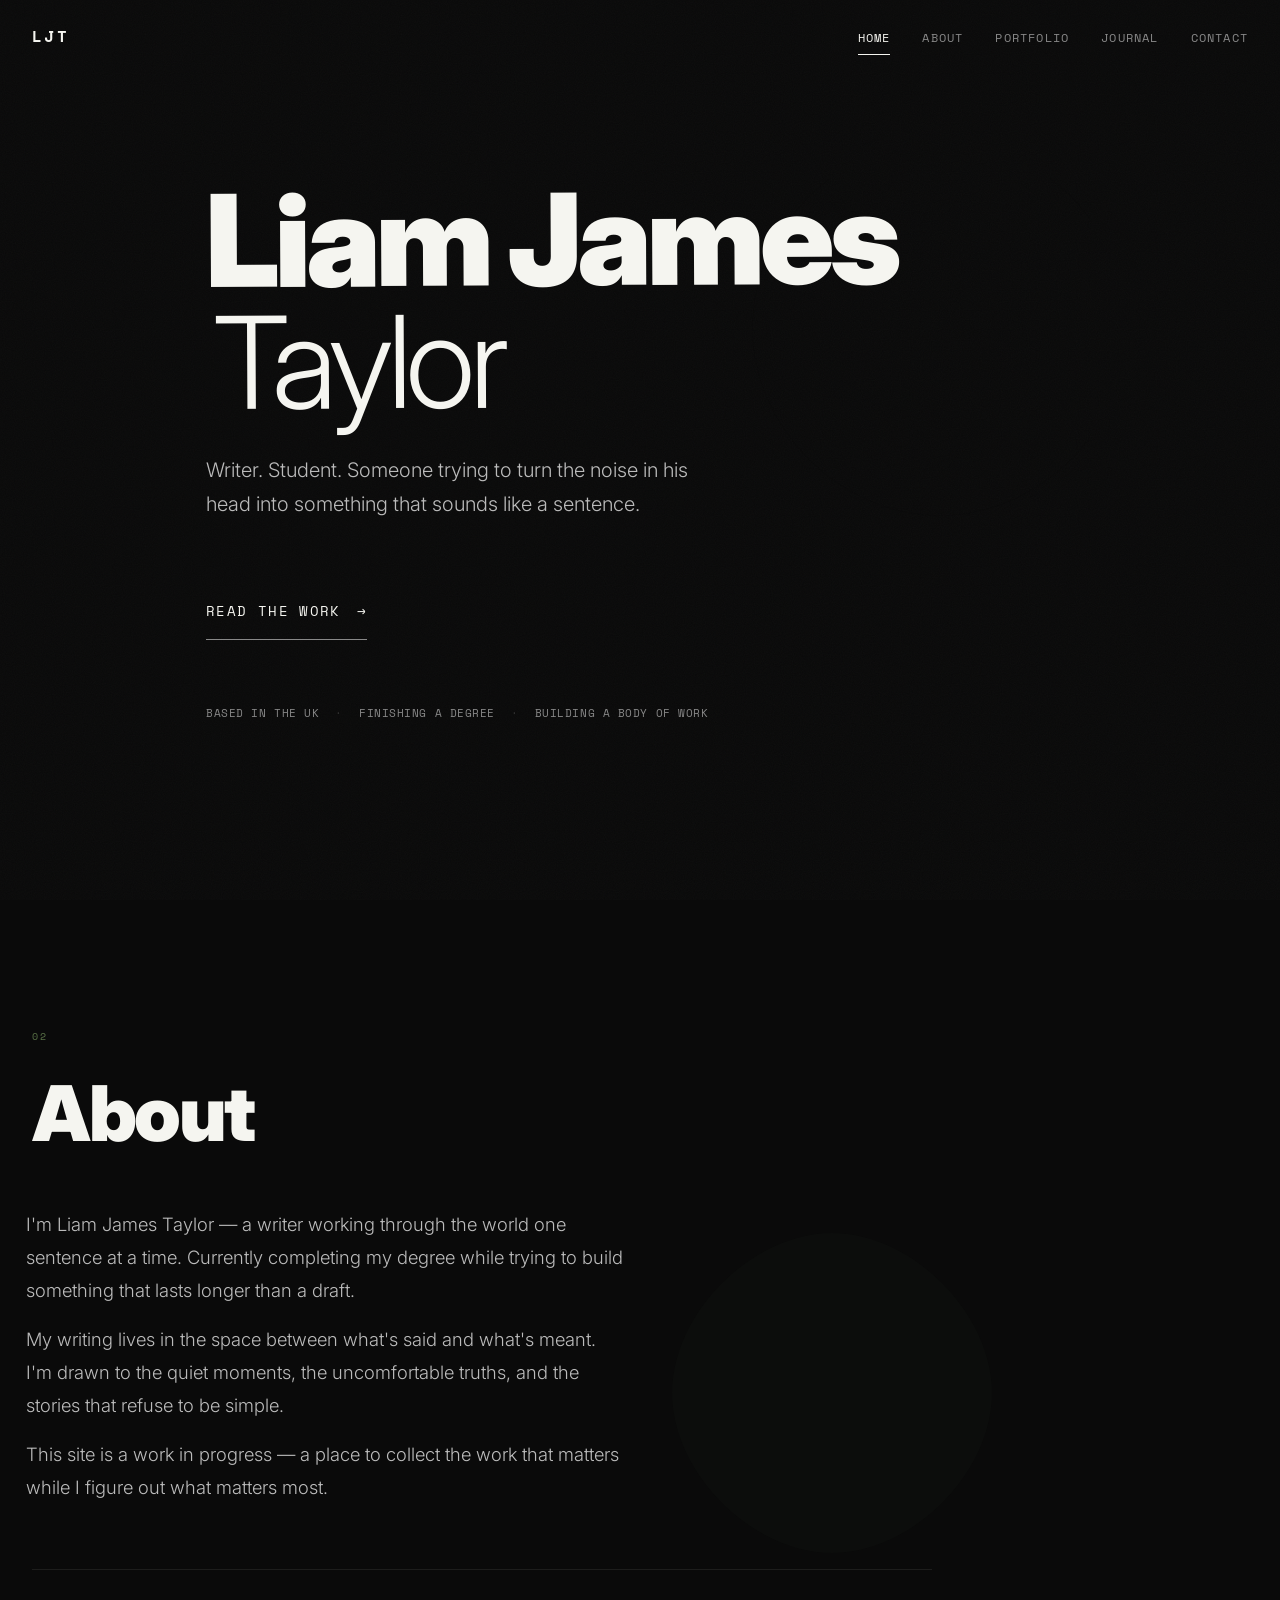
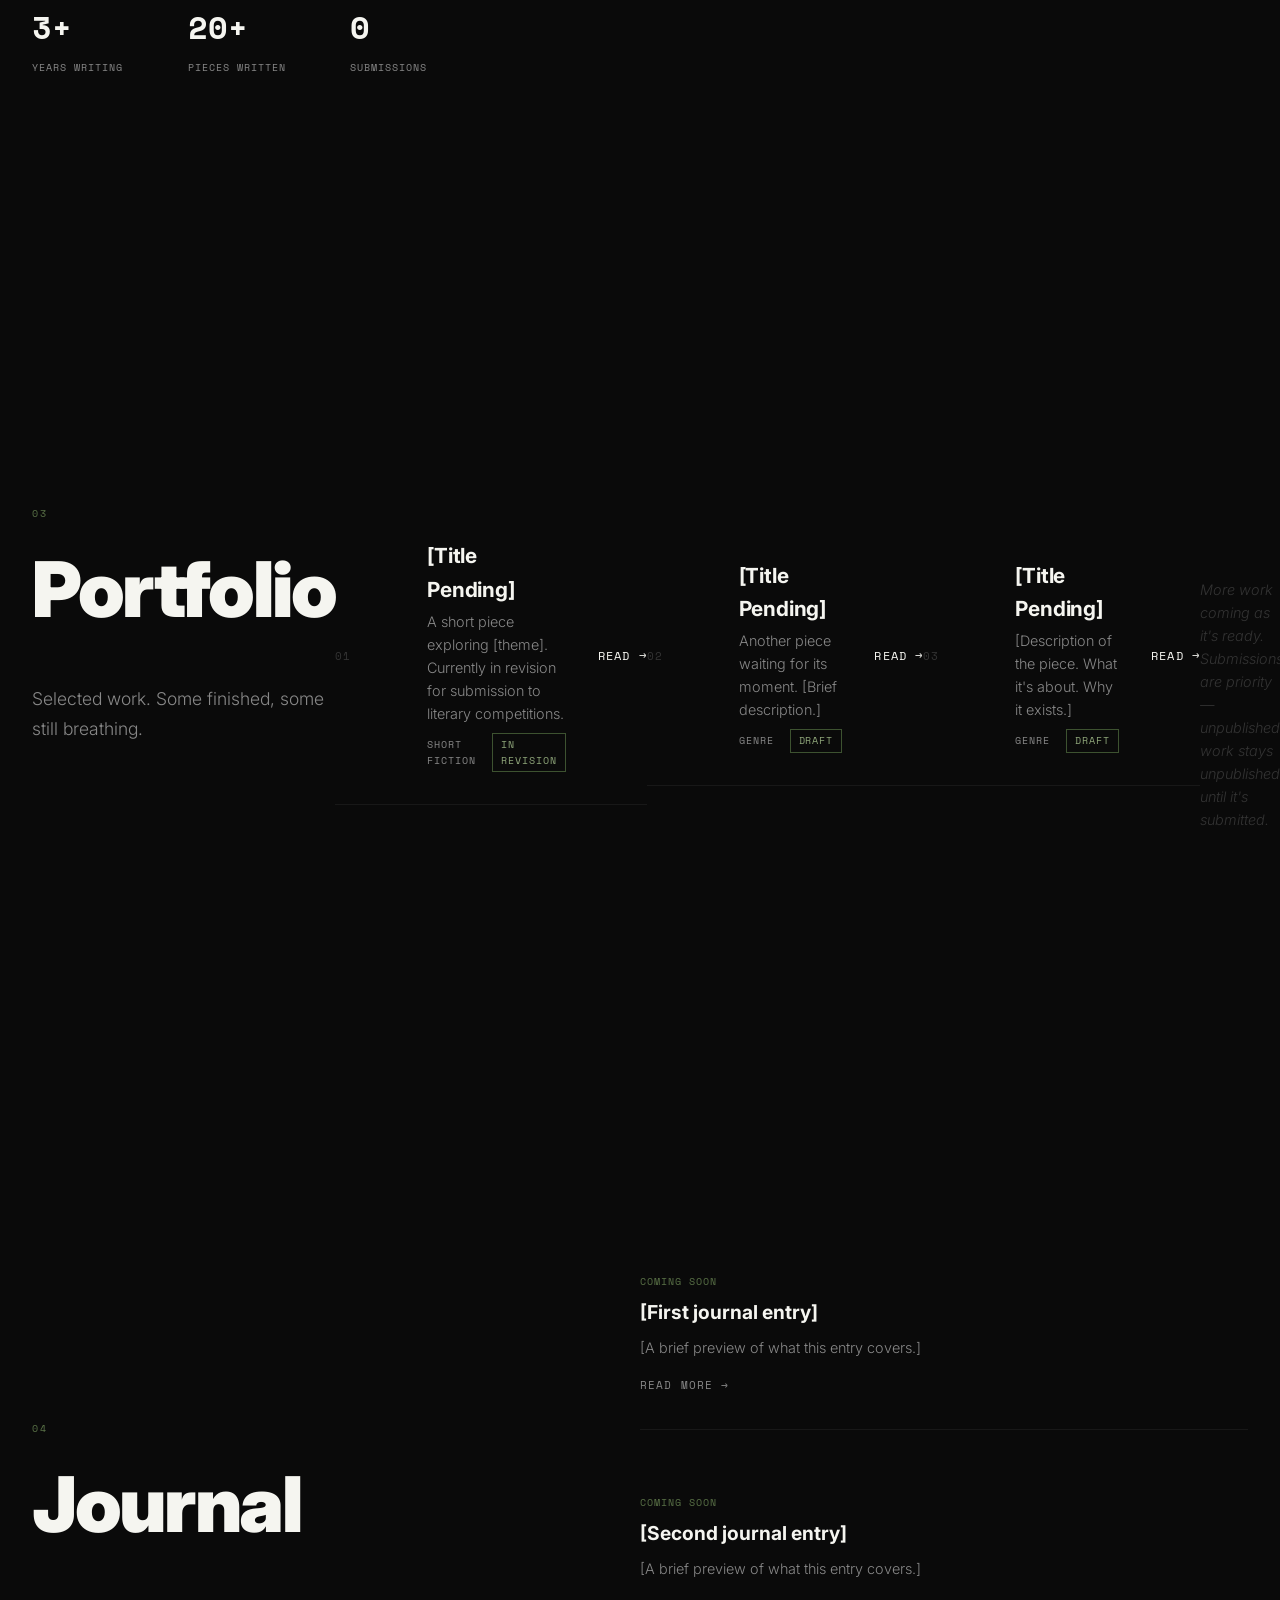
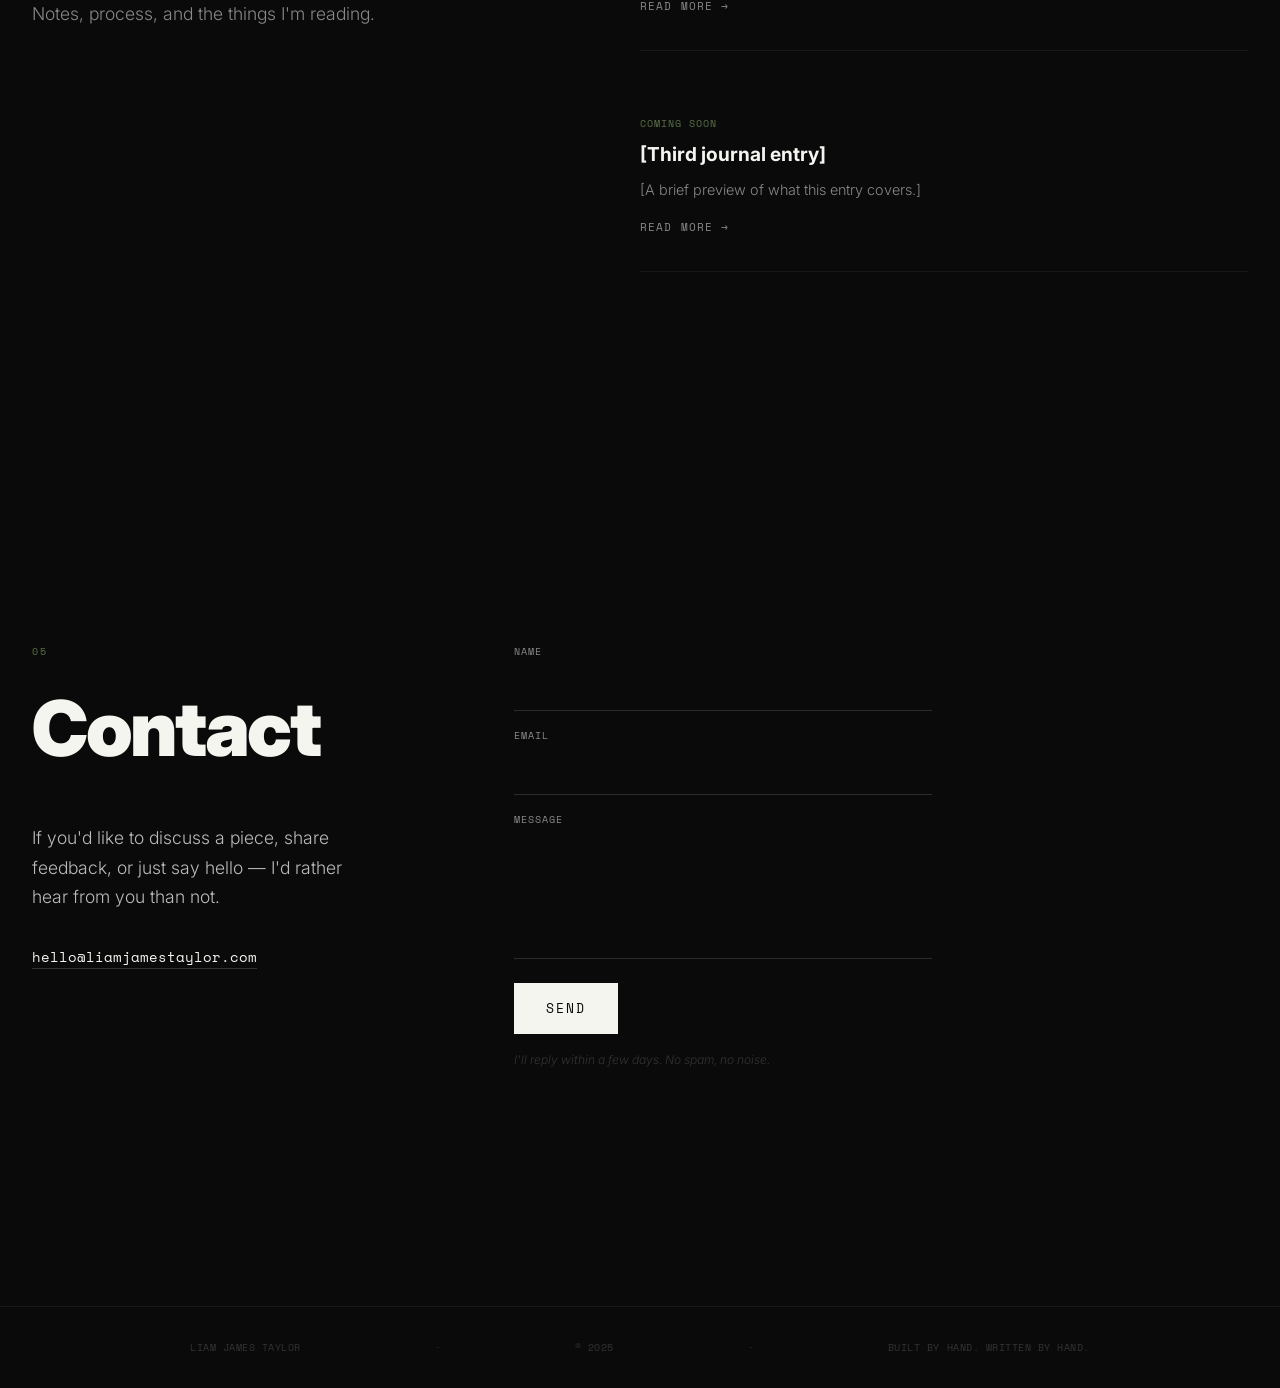
==== index.html @ 4805ceed "Add files via upload" ====
<!DOCTYPE html>
<html lang="en">
<head>
  <meta charset="UTF-8">
  <meta name="viewport" content="width=device-width, initial-scale=1.0">
  <title>Liam James Taylor — Writer</title>
  <meta name="description" content="Liam James Taylor. Writer. Working through the world one sentence at a time.">

  <!-- Anti-crawling / anti-AI signals -->
  <meta name="robots" content="noai,nosnippet,noimageindex">
  <meta name="googlebot" content="noai">
  <meta name="robots" content="noarchive">
  <link rel="canonical" href="https://liamjamestaylor.com/">

  <!-- Prevent AI training on content -->
  <meta name="ai-content-usage" content="no-generative-training">
  <meta name="data-extraction" content="prohibited">

  <link rel="preconnect" href="https://fonts.googleapis.com">
  <link rel="preconnect" href="https://fonts.gstatic.com" crossorigin>
  <!-- Using a raw, slightly awkward font pairing — anti-design -->
  <link href="https://fonts.googleapis.com/css2?family=Space+Mono:ital,wght@0,400;0,700;1,400&family=Inter:wght@300;400;700;900&display=swap" rel="stylesheet">
  <link rel="stylesheet" href="css/styles.css">
</head>
<body>

  <!-- Anti-crawling: real content loaded via JS -->
  <div id="loader" class="loader">
    <div class="loader-text">
      <span class="loader-letter">L</span><span class="loader-letter">i</span><span class="loader-letter">a</span><span class="loader-letter">m</span>
      <span class="loader-letter"> </span>
      <span class="loader-letter">J</span><span class="loader-letter">.</span>
      <span class="loader-letter">T</span><span class="loader-letter">a</span><span class="loader-letter">y</span><span class="loader-letter">l</span><span class="loader-letter">o</span><span class="loader-letter">r</span>
    </div>
  </div>

  <!-- Navigation -->
  <nav id="nav" class="nav">
    <a href="#home" class="nav-logo" data-section="home">LJT</a>
    <div class="nav-links">
      <a href="#home" class="nav-link" data-section="home">Home</a>
      <a href="#about" class="nav-link" data-section="about">About</a>
      <a href="#portfolio" class="nav-link" data-section="portfolio">Portfolio</a>
      <a href="#journal" class="nav-link" data-section="journal">Journal</a>
      <a href="#contact" class="nav-link" data-section="contact">Contact</a>
    </div>
    <button id="menu-toggle" class="menu-toggle" aria-label="Toggle menu">
      <span></span>
      <span></span>
      <span></span>
    </button>
  </nav>

  <!-- Mobile nav overlay -->
  <div id="mobile-nav" class="mobile-nav">
    <a href="#home" class="mobile-nav-link" data-section="home">Home</a>
    <a href="#about" class="mobile-nav-link" data-section="about">About</a>
    <a href="#portfolio" class="mobile-nav-link" data-section="portfolio">Portfolio</a>
    <a href="#journal" class="mobile-nav-link" data-section="journal">Journal</a>
    <a href="#contact" class="mobile-nav-link" data-section="contact">Contact</a>
  </div>

  <!-- Main content — loaded via JS for anti-crawling -->
  <main id="content">
    <!-- HOME -->
    <section id="home" class="section section--home">
      <div class="hero">
        <div class="hero-content">
          <h1 class="hero-title" data-content="liam_james_taylor">
            <span class="hero-line">Liam James</span>
            <span class="hero-line">Taylor</span>
          </h1>
          <p class="hero-subtitle" data-content="hero_subtitle">
            Writer. Student. Someone trying to turn the noise in his head
            into something that sounds like a sentence.
          </p>
          <a href="#portfolio" class="hero-cta" data-section="portfolio">
            <span class="cta-text">Read the work</span>
            <span class="cta-arrow">→</span>
          </a>
        </div>
        <div class="hero-organic">
          <svg class="organic-shape organic-1" viewBox="0 0 400 400" xmlns="http://www.w3.org/2000/svg">
            <path d="M200,50 C280,50 350,120 350,200 C350,280 280,350 200,350 C120,350 50,280 50,200 C50,120 120,50 200,50 Z" fill="none" stroke="currentColor" stroke-width="1.5" opacity="0.08"/>
            <path d="M200,80 C260,80 320,140 320,200 C320,260 260,320 200,320 C140,320 80,260 80,200 C80,140 140,80 200,80 Z" fill="none" stroke="currentColor" stroke-width="0.5" opacity="0.05"/>
          </svg>
          <svg class="organic-shape organic-2" viewBox="0 0 300 300" xmlns="http://www.w3.org/2000/svg">
            <path d="M150,30 C180,30 210,60 210,90 C210,120 180,150 150,150 C120,150 90,120 90,90 C90,60 120,30 150,30 Z" fill="currentColor" opacity="0.03"/>
          </svg>
          <!-- Organic leaf-like shapes -->
          <svg class="organic-shape organic-3" viewBox="0 0 200 120" xmlns="http://www.w3.org/2000/svg">
            <path d="M10,60 C30,10 80,5 100,30 C120,55 170,60 190,60 C170,60 120,55 100,30 C80,5 30,10 10,60 Z" fill="currentColor" opacity="0.04"/>
          </svg>
          <svg class="organic-shape organic-4" viewBox="0 0 150 200" xmlns="http://www.w3.org/2000/svg">
            <path d="M75,10 C100,40 140,80 140,110 C140,140 100,190 75,190 C50,190 10,140 10,110 C10,80 50,40 75,10 Z" fill="currentColor" opacity="0.03"/>
          </svg>
        </div>
        <div class="hero-meta">
          <span class="meta-item">Based in the UK</span>
          <span class="meta-separator">·</span>
          <span class="meta-item">Finishing a degree</span>
          <span class="meta-separator">·</span>
          <span class="meta-item">Building a body of work</span>
        </div>
      </div>
    </section>

    <!-- ABOUT -->
    <section id="about" class="section section--about">
      <div class="about-grid">
        <div class="about-label">
          <span class="section-number">02</span>
          <h2 class="section-heading" data-content="about_heading">About</h2>
        </div>
        <div class="about-content">
          <div class="about-text" data-content="about_text">
            <p>
              I'm Liam James Taylor — a writer working through the world
              one sentence at a time. Currently completing my degree while
              trying to build something that lasts longer than a draft.
            </p>
            <p>
              My writing lives in the space between what's said and what's
              meant. I'm drawn to the quiet moments, the uncomfortable truths,
              and the stories that refuse to be simple.
            </p>
            <p>
              This site is a work in progress — a place to collect the work
              that matters while I figure out what matters most.
            </p>
          </div>
          <div class="about-stats">
            <div class="stat">
              <span class="stat-number" data-content="stat_years">—</span>
              <span class="stat-label">Years writing</span>
            </div>
            <div class="stat">
              <span class="stat-number" data-content="stat_pieces">—</span>
              <span class="stat-label">Pieces written</span>
            </div>
            <div class="stat">
              <span class="stat-number" data-content="stat_submissions">—</span>
              <span class="stat-label">Submissions</span>
            </div>
          </div>
        </div>
        <div class="about-organic">
          <svg viewBox="0 0 500 500" xmlns="http://www.w3.org/2000/svg" class="about-organic-svg">
            <path d="M250,100 C350,100 450,200 450,300 C450,400 350,500 250,500 C150,500 50,400 50,300 C50,200 150,100 250,100 Z" fill="currentColor" opacity="0.04"/>
          </svg>
        </div>
      </div>
    </section>

    <!-- PORTFOLIO -->
    <section id="portfolio" class="section section--portfolio">
      <div class="portfolio-header">
        <div class="portfolio-label">
          <span class="section-number">03</span>
          <h2 class="section-heading" data-content="portfolio_heading">Portfolio</h2>
        </div>
        <p class="portfolio-intro" data-content="portfolio_intro">
          Selected work. Some finished, some still breathing.
        </p>
      </div>

      <!-- Entry 1 -->
      <article class="portfolio-entry" data-protected="true">
        <div class="entry-number">01</div>
        <div class="entry-content">
          <h3 class="entry-title" data-content="entry1_title">[Title Pending]</h3>
          <p class="entry-excerpt" data-content="entry1_excerpt">
            A short piece exploring [theme]. Currently in revision for
            submission to literary competitions.
          </p>
          <div class="entry-meta">
            <span class="entry-type">Short fiction</span>
            <span class="entry-status">In revision</span>
          </div>
        </div>
        <button class="entry-read" data-section="portfolio" data-protected="true" data-piece="entry1">
          <span class="read-label">Read</span>
          <span class="read-icon">→</span>
        </button>
      </article>

      <!-- Entry 2 -->
      <article class="portfolio-entry" data-protected="true">
        <div class="entry-number">02</div>
        <div class="entry-content">
          <h3 class="entry-title" data-content="entry2_title">[Title Pending]</h3>
          <p class="entry-excerpt" data-content="entry2_excerpt">
            Another piece waiting for its moment. [Brief description.]
          </p>
          <div class="entry-meta">
            <span class="entry-type">Genre</span>
            <span class="entry-status">Draft</span>
          </div>
        </div>
        <button class="entry-read" data-section="portfolio" data-protected="true" data-piece="entry2">
          <span class="read-label">Read</span>
          <span class="read-icon">→</span>
        </button>
      </article>

      <!-- Entry 3 -->
      <article class="portfolio-entry" data-protected="true">
        <div class="entry-number">03</div>
        <div class="entry-content">
          <h3 class="entry-title" data-content="entry3_title">[Title Pending]</h3>
          <p class="entry-excerpt" data-content="entry3_excerpt">
            [Description of the piece. What it's about. Why it exists.]
          </p>
          <div class="entry-meta">
            <span class="entry-type">Genre</span>
            <span class="entry-status">Draft</span>
          </div>
        </div>
        <button class="entry-read" data-section="portfolio" data-protected="true" data-piece="entry3">
          <span class="read-label">Read</span>
          <span class="read-icon">→</span>
        </button>
      </article>

      <div class="portfolio-note" data-content="portfolio_note">
        <p>More work coming as it's ready. Submissions are priority —
        unpublished work stays unpublished until it's submitted.</p>
      </div>
    </section>

    <!-- JOURNAL -->
    <section id="journal" class="section section--journal">
      <div class="journal-header">
        <div class="journal-label">
          <span class="section-number">04</span>
          <h2 class="section-heading" data-content="journal_heading">Journal</h2>
        </div>
        <p class="journal-intro" data-content="journal_intro">
          Notes, process, and the things I'm reading.
        </p>
      </div>

      <div class="journal-grid">
        <!-- Journal entry 1 -->
        <article class="journal-entry" data-protected="true">
          <time class="journal-date" data-content="journal1_date">Coming soon</time>
          <h3 class="journal-title" data-content="journal1_title">[First journal entry]</h3>
          <p class="journal-excerpt" data-content="journal1_excerpt">
            [A brief preview of what this entry covers.]
          </p>
          <a href="#" class="journal-link" data-protected="true">Read more →</a>
        </article>

        <!-- Journal entry 2 -->
        <article class="journal-entry" data-protected="true">
          <time class="journal-date" data-content="journal2_date">Coming soon</time>
          <h3 class="journal-title" data-content="journal2_title">[Second journal entry]</h3>
          <p class="journal-excerpt" data-content="journal2_excerpt">
            [A brief preview of what this entry covers.]
          </p>
          <a href="#" class="journal-link" data-protected="true">Read more →</a>
        </article>

        <!-- Journal entry 3 -->
        <article class="journal-entry" data-protected="true">
          <time class="journal-date" data-content="journal3_date">Coming soon</time>
          <h3 class="journal-title" data-content="journal3_title">[Third journal entry]</h3>
          <p class="journal-excerpt" data-content="journal3_excerpt">
            [A brief preview of what this entry covers.]
          </p>
          <a href="#" class="journal-link" data-protected="true">Read more →</a>
        </article>
      </div>
    </section>

    <!-- CONTACT -->
    <section id="contact" class="section section--contact">
      <div class="contact-grid">
        <div class="contact-info">
          <span class="section-number">05</span>
          <h2 class="section-heading" data-content="contact_heading">Contact</h2>
          <p class="contact-text" data-content="contact_text">
            If you'd like to discuss a piece, share feedback, or just say
            hello — I'd rather hear from you than not.
          </p>
          <div class="contact-links">
            <a href="mailto:hello@liamjamestaylor.com" class="contact-email" data-content="contact_email">hello@liamjamestaylor.com</a>
            <div class="contact-social">
              <!-- Add your social links here -->
              <!-- <a href="#" class="social-link" aria-label="Instagram">IG</a> -->
              <!-- <a href="#" class="social-link" aria-label="Twitter">X</a> -->
            </div>
          </div>
        </div>
        <form class="contact-form" id="contact-form" data-content-blocked="true">
          <div class="form-group">
            <label for="name" class="form-label">Name</label>
            <input type="text" id="name" name="name" class="form-input" required placeholder="">
          </div>
          <div class="form-group">
            <label for="email" class="form-label">Email</label>
            <input type="email" id="email" name="email" class="form-input" required placeholder="">
          </div>
          <div class="form-group">
            <label for="message" class="form-label">Message</label>
            <textarea id="message" name="message" class="form-textarea" required placeholder="" rows="5"></textarea>
          </div>
          <button type="submit" class="form-submit" data-content="form_submit">Send</button>
          <p class="form-note" data-content="form_note">
            I'll reply within a few days. No spam, no noise.
          </p>
        </form>
      </div>
    </section>

    <!-- Footer -->
    <footer class="footer">
      <div class="footer-content">
        <span class="footer-name" data-content="footer_name">Liam James Taylor</span>
        <span class="footer-separator">·</span>
        <span class="footer-year" data-content="footer_year">© 2025</span>
        <span class="footer-separator">·</span>
        <span class="footer-note" data-content="footer_note">Built by hand. Written by hand.</span>
      </div>
    </footer>
  </main>

  <!-- Protected content modal -->
  <div id="protected-modal" class="modal" role="dialog" aria-hidden="true">
    <div class="modal-backdrop"></div>
    <div class="modal-content">
      <button class="modal-close" aria-label="Close">&times;</button>
      <div class="modal-body">
        <h3 class="modal-title" data-content="modal_title">Content Protected</h3>
        <p class="modal-text" data-content="modal_text">
          This piece is unpublished work reserved for literary competitions.
          It hasn't been published anywhere, so it remains eligible for prizes.
        </p>
        <p class="modal-subtext" data-content="modal_subtext">
          When the time is right, these pieces will be shared here.
          For now, they're in the world — just not on it.
        </p>
      </div>
    </div>
  </div>

  <!-- Content loaded via JS for anti-crawling -->
  <script src="js/main.js"></script>
</body>
</html>
---- css/styles.css ----
/* ============================================
   LIAM JAMES TAYLOR — SITE STYLES
   Anti-design × Biophilic × Maximum Contrast
   ============================================ */

/* ─── RESET ───────────────────────────────── */
*, *::before, *::after {
  margin: 0;
  padding: 0;
  box-sizing: border-box;
}

:root {
  /* Maximum contrast palette */
  --black: #0a0a0a;
  --white: #f5f5f0;
  --off-white: #e8e8e0;
  --grey: #888888;
  --grey-dark: #333333;
  --grey-light: #bbbbbb;

  /* Biophilic accent — muted earth tone */
  --accent: #5a7247;       /* deep moss */
  --accent-light: #8fa67a;  /* sage */
  --accent-dark: #3d5230;   /* forest */

  /* Anti-design: raw, slightly off-kilter */
  --font-mono: 'Space Mono', 'Courier New', monospace;
  --font-sans: 'Inter', -apple-system, 'Helvetica Neue', sans-serif;

  --space-xs: 0.5rem;
  --space-sm: 1rem;
  --space-md: 2rem;
  --space-lg: 4rem;
  --space-xl: 8rem;

  --transition: 0.3s cubic-bezier(0.25, 0.1, 0.25, 1);
}

html {
  font-size: 16px;
  scroll-behavior: smooth;
  background: var(--black);
  color: var(--white);
  -webkit-font-smoothing: antialiased;
  -moz-osx-font-smoothing: grayscale;
}

body {
  font-family: var(--font-sans);
  font-weight: 300;
  line-height: 1.6;
  background: var(--black);
  color: var(--white);
  overflow-x: hidden;
  min-height: 100vh;
}

/* ─── LOADER ──────────────────────────────── */
.loader {
  position: fixed;
  inset: 0;
  background: var(--black);
  display: flex;
  align-items: center;
  justify-content: center;
  z-index: 1000;
  transition: opacity 0.6s ease, visibility 0.6s ease;
}

.loader.hidden {
  opacity: 0;
  visibility: hidden;
  pointer-events: none;
}

.loader-text {
  font-family: var(--font-mono);
  font-size: 1.5rem;
  letter-spacing: 0.3em;
  color: var(--white);
  opacity: 0.6;
}

.loader-letter {
  display: inline-block;
  animation: loaderBounce 0.6s ease-in-out infinite alternate;
}

.loader-letter:nth-child(2) { animation-delay: 0.05s; }
.loader-letter:nth-child(3) { animation-delay: 0.1s; }
.loader-letter:nth-child(4) { animation-delay: 0.15s; }
.loader-letter:nth-child(5) { animation-delay: 0.2s; }
.loader-letter:nth-child(7) { animation-delay: 0.25s; }
.loader-letter:nth-child(8) { animation-delay: 0.3s; }
.loader-letter:nth-child(9) { animation-delay: 0.35s; }
.loader-letter:nth-child(10) { animation-delay: 0.4s; }
.loader-letter:nth-child(11) { animation-delay: 0.45s; }
.loader-letter:nth-child(12) { animation-delay: 0.5s; }
.loader-letter:nth-child(13) { animation-delay: 0.55s; }
.loader-letter:nth-child(14) { animation-delay: 0.6s; }

@keyframes loaderBounce {
  from { transform: translateY(0); opacity: 0.3; }
  to { transform: translateY(-4px); opacity: 1; }
}

/* ─── NAVIGATION ──────────────────────────── */
.nav {
  position: fixed;
  top: 0;
  left: 0;
  right: 0;
  display: flex;
  align-items: center;
  justify-content: space-between;
  padding: var(--space-sm) var(--space-md);
  z-index: 100;
  background: transparent;
  transition: background var(--transition), backdrop-filter var(--transition);
}

.nav.scrolled {
  background: rgba(10, 10, 10, 0.9);
  backdrop-filter: blur(10px);
  -webkit-backdrop-filter: blur(10px);
  border-bottom: 1px solid rgba(245, 245, 240, 0.05);
}

.nav-logo {
  font-family: var(--font-mono);
  font-size: 1rem;
  font-weight: 700;
  color: var(--white);
  text-decoration: none;
  letter-spacing: 0.15em;
  padding: 0.5rem 0;
  border-bottom: 2px solid transparent;
  transition: border-color var(--transition);
}

.nav-logo:hover {
  border-bottom-color: var(--white);
}

.nav-links {
  display: flex;
  gap: var(--space-md);
  align-items: center;
}

.nav-link {
  font-family: var(--font-mono);
  font-size: 0.75rem;
  color: var(--grey);
  text-decoration: none;
  text-transform: uppercase;
  letter-spacing: 0.1em;
  padding: 0.5rem 0;
  position: relative;
  transition: color var(--transition);
}

.nav-link::after {
  content: '';
  position: absolute;
  bottom: 0;
  left: 0;
  width: 0;
  height: 1px;
  background: var(--white);
  transition: width var(--transition);
}

.nav-link:hover,
.nav-link.active {
  color: var(--white);
}

.nav-link:hover::after,
.nav-link.active::after {
  width: 100%;
}

/* Mobile menu toggle */
.menu-toggle {
  display: none;
  flex-direction: column;
  gap: 5px;
  background: none;
  border: none;
  cursor: pointer;
  padding: 0.5rem;
  z-index: 200;
}

.menu-toggle span {
  display: block;
  width: 24px;
  height: 1.5px;
  background: var(--white);
  transition: var(--transition);
}

/* Mobile nav overlay */
.mobile-nav {
  position: fixed;
  inset: 0;
  background: var(--black);
  display: flex;
  flex-direction: column;
  align-items: center;
  justify-content: center;
  gap: var(--space-md);
  z-index: 99;
  opacity: 0;
  visibility: hidden;
  transition: var(--transition);
}

.mobile-nav.open {
  opacity: 1;
  visibility: visible;
}

.mobile-nav-link {
  font-family: var(--font-mono);
  font-size: 1.5rem;
  color: var(--grey);
  text-decoration: none;
  text-transform: uppercase;
  letter-spacing: 0.15em;
  transition: color var(--transition);
}

.mobile-nav-link:hover,
.mobile-nav-link.active {
  color: var(--white);
}

/* ─── SECTIONS ────────────────────────────── */
.section {
  min-height: 100vh;
  padding: var(--space-xl) var(--space-md);
  display: flex;
  align-items: center;
  position: relative;
  overflow: hidden;
}

.section--home {
  align-items: center;
  justify-content: center;
}

.section--about {
  padding-top: var(--space-xl);
}

.section--portfolio {
  padding-top: var(--space-xl);
}

.section--journal {
  padding-top: var(--space-xl);
}

.section--contact {
  padding-top: var(--space-xl);
}

/* ─── HOME / HERO ─────────────────────────── */
.hero {
  position: relative;
  z-index: 1;
  max-width: 900px;
  width: 100%;
  padding: 0 var(--space-sm);
}

.hero-content {
  position: relative;
  z-index: 2;
}

.hero-title {
  font-family: var(--font-sans);
  font-weight: 900;
  font-size: clamp(3rem, 10vw, 8rem);
  line-height: 0.95;
  letter-spacing: -0.04em;
  margin-bottom: var(--space-md);
  color: var(--white);
}

.hero-line {
  display: block;
}

.hero-line:first-child {
  /* Anti-design: slight offset from baseline */
  padding-left: 0;
}

.hero-line:last-child {
  /* Anti-design: slightly different alignment */
  padding-left: 0.5vw;
  font-weight: 300;
}

.hero-subtitle {
  font-size: clamp(1rem, 2vw, 1.25rem);
  line-height: 1.7;
  color: var(--grey-light);
  max-width: 500px;
  margin-bottom: var(--space-lg);
  font-weight: 300;
}

.hero-cta {
  display: inline-flex;
  align-items: center;
  gap: var(--space-sm);
  text-decoration: none;
  color: var(--white);
  font-family: var(--font-mono);
  font-size: 0.85rem;
  letter-spacing: 0.1em;
  text-transform: uppercase;
  padding: 1rem 0;
  border-bottom: 1px solid var(--grey);
  transition: border-color var(--transition);
}

.hero-cta:hover {
  border-bottom-color: var(--white);
}

.cta-arrow {
  transition: transform var(--transition);
}

.hero-cta:hover .cta-arrow {
  transform: translateX(4px);
}

.hero-meta {
  margin-top: var(--space-lg);
  display: flex;
  align-items: center;
  gap: var(--space-sm);
  font-family: var(--font-mono);
  font-size: 0.7rem;
  color: var(--grey);
  letter-spacing: 0.05em;
  text-transform: uppercase;
  flex-wrap: wrap;
}

.meta-separator {
  color: var(--grey-dark);
}

/* Organic shapes — biophilic elements */
.hero-organic {
  position: absolute;
  inset: 0;
  z-index: 0;
  pointer-events: none;
  overflow: hidden;
}

.organic-shape {
  position: absolute;
  color: var(--accent);
  opacity: 0.06;
  animation: organicFloat 20s ease-in-out infinite alternate;
}

.organic-1 {
  width: 500px;
  height: 500px;
  top: -100px;
  right: -100px;
  animation-delay: 0s;
}

.organic-2 {
  width: 300px;
  height: 300px;
  top: 30%;
  right: 10%;
  animation-delay: -5s;
  animation-duration: 25s;
}

.organic-3 {
  width: 200px;
  height: 120px;
  bottom: 20%;
  left: -50px;
  animation-delay: -10s;
  animation-duration: 18s;
}

.organic-4 {
  width: 150px;
  height: 200px;
  bottom: 10%;
  right: 15%;
  animation-delay: -7s;
  animation-duration: 22s;
}

@keyframes organicFloat {
  0% { transform: translate(0, 0) rotate(0deg) scale(1); }
  33% { transform: translate(15px, -10px) rotate(2deg) scale(1.02); }
  66% { transform: translate(-10px, 15px) rotate(-1deg) scale(0.98); }
  100% { transform: translate(5px, 5px) rotate(1deg) scale(1.01); }
}

/* ─── SECTION HEADERS ─────────────────────── */
.section-number {
  font-family: var(--font-mono);
  font-size: 0.65rem;
  color: var(--accent);
  letter-spacing: 0.15em;
  text-transform: uppercase;
  display: block;
  margin-bottom: var(--space-xs);
}

.section-heading {
  font-family: var(--font-sans);
  font-weight: 900;
  font-size: clamp(2.5rem, 6vw, 5rem);
  letter-spacing: -0.03em;
  color: var(--white);
  margin-bottom: var(--space-md);
}

/* ─── ABOUT ───────────────────────────────── */
.about-grid {
  max-width: 900px;
  width: 100%;
  position: relative;
  z-index: 1;
}

.about-content {
  margin-top: var(--space-md);
}

.about-text {
  max-width: 600px;
}

.about-text p {
  font-size: clamp(1rem, 1.8vw, 1.15rem);
  line-height: 1.8;
  color: var(--grey-light);
  margin-bottom: var(--space-sm);
}

.about-text p:last-child {
  margin-bottom: 0;
}

.about-stats {
  display: flex;
  gap: var(--space-lg);
  margin-top: var(--space-lg);
  padding-top: var(--space-md);
  border-top: 1px solid rgba(245, 245, 240, 0.08);
}

.stat-number {
  font-family: var(--font-mono);
  font-size: 2rem;
  font-weight: 700;
  color: var(--white);
  display: block;
}

.stat-label {
  font-family: var(--font-mono);
  font-size: 0.65rem;
  color: var(--grey);
  text-transform: uppercase;
  letter-spacing: 0.1em;
}

.about-organic {
  position: absolute;
  right: -100px;
  top: 50%;
  transform: translateY(-50%);
  width: 400px;
  height: 400px;
  pointer-events: none;
  z-index: 0;
}

.about-organic-svg {
  width: 100%;
  height: 100%;
  color: var(--accent);
  animation: organicFloat 30s ease-in-out infinite alternate;
}

/* ─── PORTFOLIO ───────────────────────────── */
.portfolio-header {
  max-width: 900px;
  width: 100%;
  margin-bottom: var(--space-lg);
}

.portfolio-intro {
  font-size: 1.1rem;
  color: var(--grey);
  max-width: 400px;
  line-height: 1.7;
}

.portfolio-entry {
  display: grid;
  grid-template-columns: 60px 1fr auto;
  gap: var(--space-md);
  align-items: center;
  padding: var(--space-md) 0;
  border-bottom: 1px solid rgba(245, 245, 240, 0.06);
  transition: background var(--transition);
  cursor: default;
  max-width: 900px;
  width: 100%;
}

.portfolio-entry:hover {
  background: rgba(245, 245, 240, 0.02);
}

.entry-number {
  font-family: var(--font-mono);
  font-size: 0.7rem;
  color: var(--grey-dark);
  letter-spacing: 0.1em;
}

.entry-title {
  font-family: var(--font-sans);
  font-weight: 700;
  font-size: 1.3rem;
  color: var(--white);
  letter-spacing: -0.01em;
  margin-bottom: 0.25rem;
}

.entry-excerpt {
  font-size: 0.9rem;
  color: var(--grey);
  line-height: 1.6;
  max-width: 500px;
}

.entry-meta {
  display: flex;
  gap: var(--space-sm);
  align-items: center;
  margin-top: 0.5rem;
}

.entry-type {
  font-family: var(--font-mono);
  font-size: 0.6rem;
  color: var(--grey);
  text-transform: uppercase;
  letter-spacing: 0.1em;
}

.entry-status {
  font-family: var(--font-mono);
  font-size: 0.6rem;
  color: var(--accent-light);
  text-transform: uppercase;
  letter-spacing: 0.1em;
  padding: 0.2rem 0.5rem;
  border: 1px solid var(--accent-dark);
}

.entry-read {
  background: none;
  border: none;
  cursor: pointer;
  color: var(--white);
  font-family: var(--font-mono);
  font-size: 0.75rem;
  letter-spacing: 0.1em;
  text-transform: uppercase;
  display: flex;
  align-items: center;
  gap: 0.5rem;
  padding: 0.5rem 0;
  transition: color var(--transition);
}

.entry-read:hover {
  color: var(--accent-light);
}

.read-icon {
  transition: transform var(--transition);
}

.entry-read:hover .read-icon {
  transform: translateX(4px);
}

.portfolio-note {
  max-width: 600px;
  margin-top: var(--space-lg);
  padding-top: var(--space-md);
}

.portfolio-note p {
  font-size: 0.9rem;
  color: var(--grey-dark);
  font-style: italic;
}

/* ─── JOURNAL ─────────────────────────────── */
.journal-header {
  max-width: 900px;
  width: 100%;
  margin-bottom: var(--space-lg);
}

.journal-intro {
  font-size: 1.1rem;
  color: var(--grey);
  max-width: 400px;
  line-height: 1.7;
}

.journal-grid {
  max-width: 900px;
  width: 100%;
  display: grid;
  gap: var(--space-md);
}

.journal-entry {
  padding: var(--space-md) 0;
  border-bottom: 1px solid rgba(245, 245, 240, 0.06);
  transition: background var(--transition);
}

.journal-entry:hover {
  background: rgba(245, 245, 240, 0.02);
}

.journal-date {
  font-family: var(--font-mono);
  font-size: 0.65rem;
  color: var(--accent);
  letter-spacing: 0.1em;
  text-transform: uppercase;
  display: block;
  margin-bottom: 0.5rem;
}

.journal-title {
  font-family: var(--font-sans);
  font-weight: 700;
  font-size: 1.2rem;
  color: var(--white);
  margin-bottom: 0.5rem;
}

.journal-excerpt {
  font-size: 0.9rem;
  color: var(--grey);
  line-height: 1.6;
  max-width: 550px;
  margin-bottom: 0.75rem;
}

.journal-link {
  font-family: var(--font-mono);
  font-size: 0.7rem;
  color: var(--grey);
  text-decoration: none;
  text-transform: uppercase;
  letter-spacing: 0.1em;
  transition: color var(--transition);
}

.journal-link:hover {
  color: var(--white);
}

/* ─── CONTACT ─────────────────────────────── */
.contact-grid {
  max-width: 900px;
  width: 100%;
  display: grid;
  grid-template-columns: 1fr 1fr;
  gap: var(--space-lg);
  align-items: start;
}

.contact-info {
  position: relative;
  z-index: 1;
}

.contact-text {
  font-size: 1.1rem;
  line-height: 1.7;
  color: var(--grey-light);
  margin-bottom: var(--space-md);
  max-width: 350px;
}

.contact-email {
  font-family: var(--font-mono);
  font-size: 0.9rem;
  color: var(--white);
  text-decoration: none;
  display: inline-block;
  margin-bottom: var(--space-md);
  border-bottom: 1px solid var(--grey-dark);
  transition: border-color var(--transition);
}

.contact-email:hover {
  border-bottom-color: var(--white);
}

.contact-social {
  display: flex;
  gap: var(--space-sm);
}

.social-link {
  font-family: var(--font-mono);
  font-size: 0.65rem;
  color: var(--grey);
  text-decoration: none;
  text-transform: uppercase;
  letter-spacing: 0.1em;
  padding: 0.4rem 0.6rem;
  border: 1px solid var(--grey-dark);
  transition: var(--transition);
}

.social-link:hover {
  color: var(--white);
  border-color: var(--white);
}

/* Form */
.contact-form {
  display: flex;
  flex-direction: column;
  gap: var(--space-sm);
}

.form-group {
  display: flex;
  flex-direction: column;
  gap: 0.4rem;
}

.form-label {
  font-family: var(--font-mono);
  font-size: 0.65rem;
  color: var(--grey);
  text-transform: uppercase;
  letter-spacing: 0.1em;
}

.form-input,
.form-textarea {
  background: transparent;
  border: none;
  border-bottom: 1px solid rgba(245, 245, 240, 0.15);
  color: var(--white);
  font-family: var(--font-sans);
  font-size: 1rem;
  padding: 0.75rem 0;
  outline: none;
  transition: border-color var(--transition);
  resize: none;
}

.form-input:focus,
.form-textarea:focus {
  border-bottom-color: var(--white);
}

.form-input::placeholder,
.form-textarea::placeholder {
  color: var(--grey-dark);
  font-style: italic;
}

.form-submit {
  background: var(--white);
  color: var(--black);
  border: none;
  font-family: var(--font-mono);
  font-size: 0.8rem;
  letter-spacing: 0.15em;
  text-transform: uppercase;
  padding: 1rem 2rem;
  cursor: pointer;
  transition: var(--transition);
  align-self: flex-start;
  margin-top: var(--space-xs);
}

.form-submit:hover {
  background: var(--accent);
  color: var(--white);
}

.form-note {
  font-size: 0.75rem;
  color: var(--grey-dark);
  font-style: italic;
}

/* ─── MODAL (Protected Content) ───────────── */
.modal {
  position: fixed;
  inset: 0;
  z-index: 200;
  display: flex;
  align-items: center;
  justify-content: center;
  opacity: 0;
  visibility: hidden;
  transition: var(--transition);
}

.modal.open {
  opacity: 1;
  visibility: visible;
}

.modal-backdrop {
  position: absolute;
  inset: 0;
  background: rgba(10, 10, 10, 0.95);
}

.modal-content {
  position: relative;
  background: var(--black);
  border: 1px solid rgba(245, 245, 240, 0.1);
  padding: var(--space-lg);
  max-width: 500px;
  width: 90%;
  z-index: 1;
}

.modal-close {
  position: absolute;
  top: var(--space-sm);
  right: var(--space-sm);
  background: none;
  border: none;
  color: var(--grey);
  font-size: 1.5rem;
  cursor: pointer;
  padding: 0.5rem;
  transition: color var(--transition);
}

.modal-close:hover {
  color: var(--white);
}

.modal-title {
  font-family: var(--font-sans);
  font-weight: 700;
  font-size: 1.5rem;
  color: var(--white);
  margin-bottom: var(--space-sm);
}

.modal-text {
  font-size: 1rem;
  line-height: 1.7;
  color: var(--grey-light);
  margin-bottom: var(--space-sm);
}

.modal-subtext {
  font-size: 0.9rem;
  color: var(--grey-dark);
  font-style: italic;
}

/* ─── FOOTER ──────────────────────────────── */
.footer {
  padding: var(--space-md);
  border-top: 1px solid rgba(245, 245, 240, 0.06);
}

.footer-content {
  max-width: 900px;
  margin: 0 auto;
  display: flex;
  align-items: center;
  gap: var(--space-sm);
  font-family: var(--font-mono);
  font-size: 0.65rem;
  color: var(--grey-dark);
  letter-spacing: 0.05em;
  text-transform: uppercase;
  justify-content: space-between;
  flex-wrap: wrap;
}

.footer-separator {
  color: var(--grey-dark);
}

/* ─── SCROLLBAR ───────────────────────────── */
::-webkit-scrollbar {
  width: 6px;
}

::-webkit-scrollbar-track {
  background: var(--black);
}

::-webkit-scrollbar-thumb {
  background: var(--grey-dark);
  border-radius: 3px;
}

::-webkit-scrollbar-thumb:hover {
  background: var(--grey);
}

/* ─── SELECTION ───────────────────────────── */
::selection {
  background: var(--accent-dark);
  color: var(--white);
}

/* ─── RESPONSIVE ──────────────────────────── */
@media (max-width: 768px) {
  .nav-links {
    display: none;
  }

  .menu-toggle {
    display: flex;
  }

  .section {
    padding: var(--space-lg) var(--space-sm);
  }

  .hero-title {
    font-size: clamp(2.5rem, 12vw, 5rem);
  }

  .hero-line:last-child {
    padding-left: 0;
  }

  .about-stats {
    flex-direction: column;
    gap: var(--space-sm);
  }

  .about-organic {
    display: none;
  }

  .portfolio-entry {
    grid-template-columns: 40px 1fr;
    gap: var(--space-sm);
  }

  .entry-read {
    grid-column: 1 / -1;
    margin-top: 0.5rem;
  }

  .contact-grid {
    grid-template-columns: 1fr;
    gap: var(--space-lg);
  }

  .footer-content {
    flex-direction: column;
    gap: 0.3rem;
    text-align: center;
  }

  .hero-organic {
    display: none;
  }
}

@media (max-width: 480px) {
  .hero-title {
    font-size: clamp(2rem, 14vw, 3.5rem);
  }

  .section-heading {
    font-size: clamp(2rem, 8vw, 3rem);
  }
}

/* ─── ANTI-DESIGN CHAOS (subtle) ─────────── */
/* Slight intentional imperfections */
.section--home .hero-title {
  /* Slight rotation for anti-design feel */
  transform: rotate(-0.3deg);
}

.section--about .about-text {
  /* Slight offset — not perfectly aligned */
  margin-left: -0.5vw;
}

/* Grain texture overlay — biophilic / raw */
body::before {
  content: '';
  position: fixed;
  inset: 0;
  z-index: 0;
  pointer-events: none;
  opacity: 0.03;
  background-image: url("data:image/svg+xml,%3Csvg viewBox='0 0 256 256' xmlns='http://www.w3.org/2000/svg'%3E%3Cfilter id='noise'%3E%3CfeTurbulence type='fractalNoise' baseFrequency='0.9' numOctaves='4' stitchTiles='stitch'/%3E%3C/filter%3E%3Crect width='100%25' height='100%25' filter='url(%23noise)'/%3E%3C/svg%3E");
  background-size: 256px 256px;
}
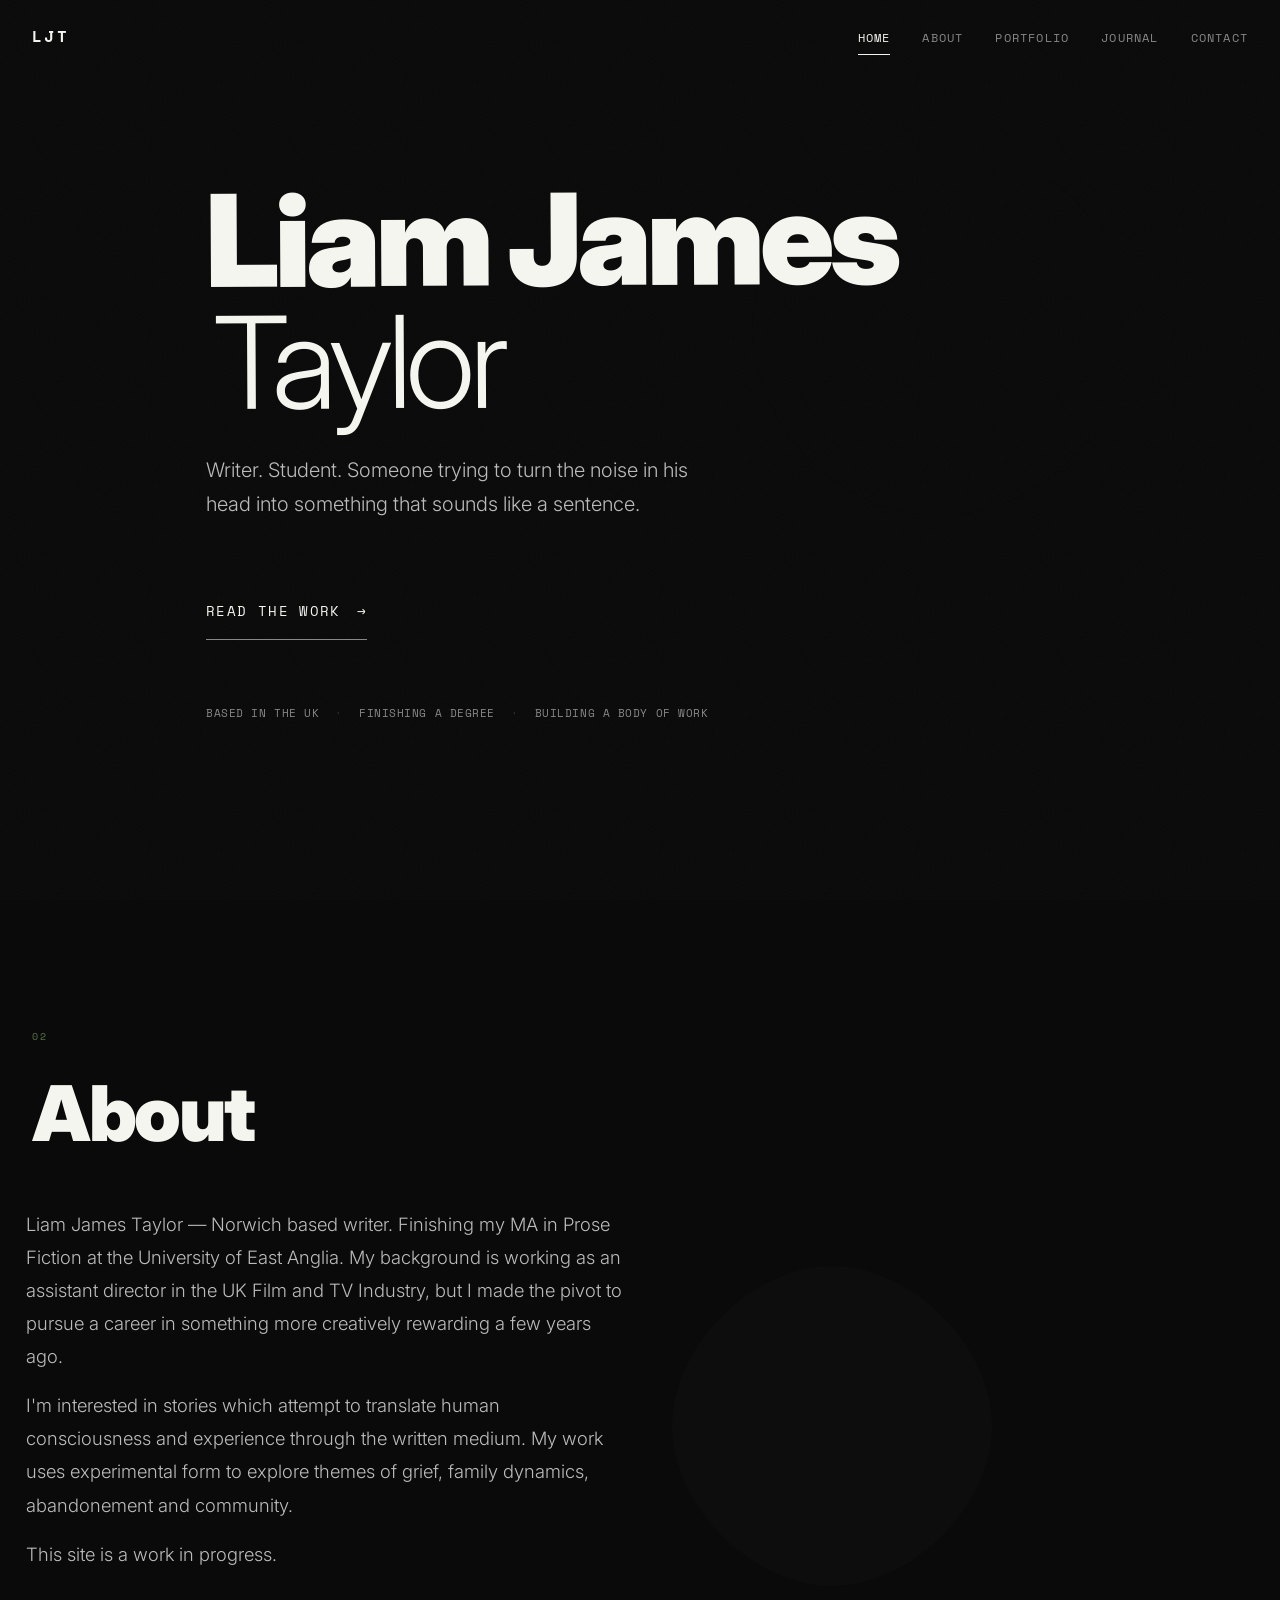
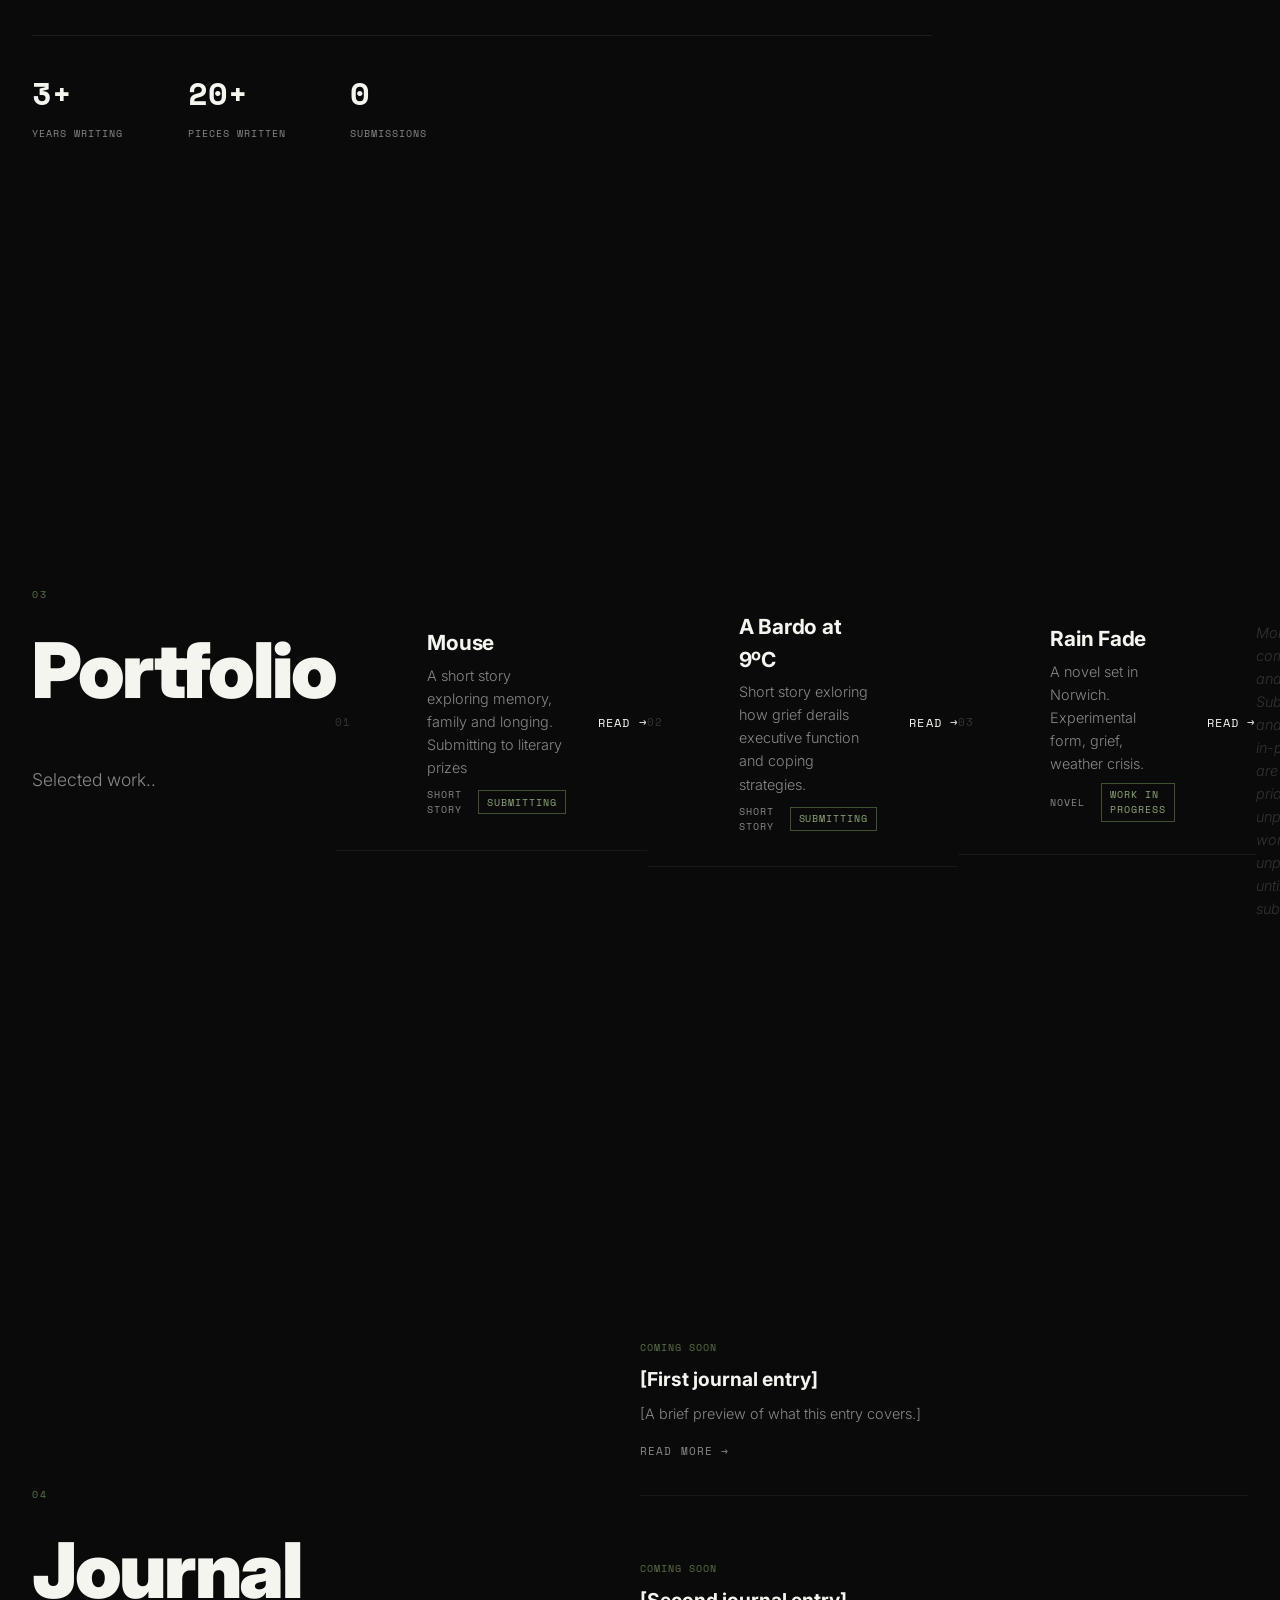
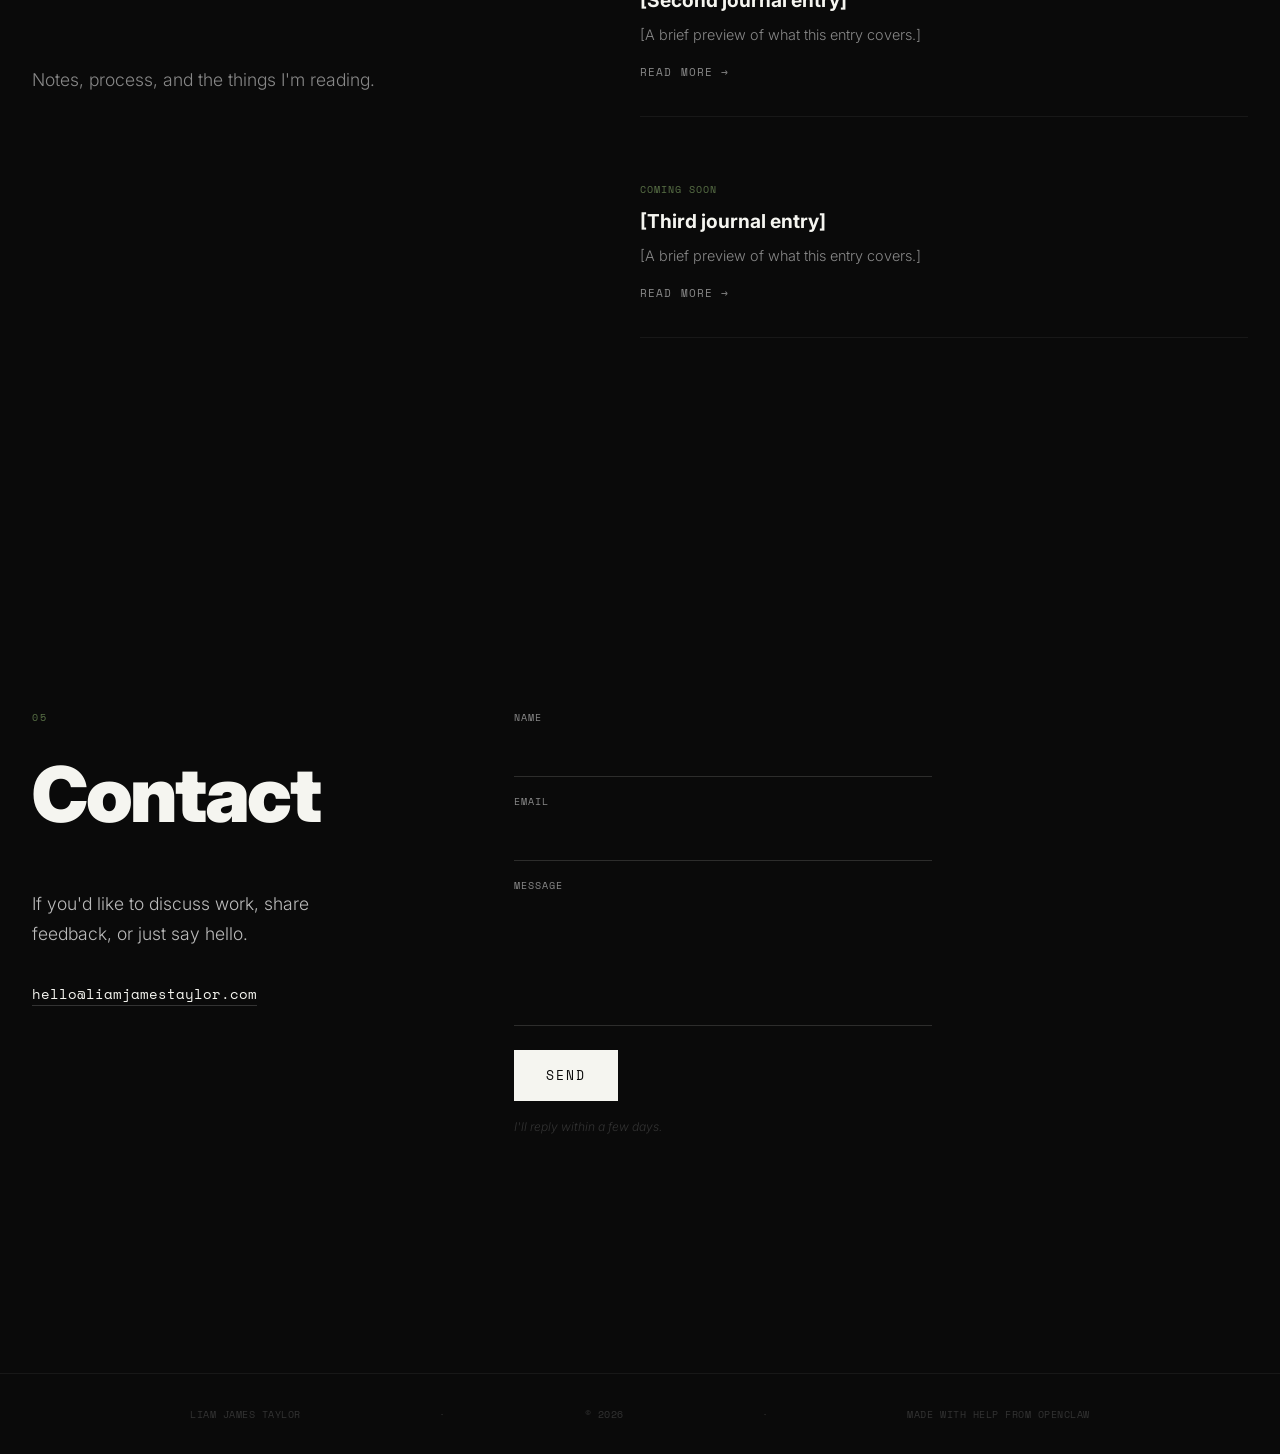
==== commit f9a1258d: "Update index.html" ====
--- a/index.html
+++ b/index.html
@@ -115,18 +115,18 @@
         <div class="about-content">
           <div class="about-text" data-content="about_text">
             <p>
-              I'm Liam James Taylor — a writer working through the world
-              one sentence at a time. Currently completing my degree while
-              trying to build something that lasts longer than a draft.
+              Liam James Taylor — Norwich based writer. Finishing my MA in Prose Fiction at the 
+              University of East Anglia. My background is working as an assistant director in 
+              the UK Film and TV Industry, but I made the pivot to pursue a career in something
+              more creatively rewarding a few years ago.
             </p>
             <p>
-              My writing lives in the space between what's said and what's
-              meant. I'm drawn to the quiet moments, the uncomfortable truths,
-              and the stories that refuse to be simple.
+              I'm interested in stories which attempt to translate human consciousness and experience
+              through the written medium. My work uses experimental form to explore themes of grief, 
+              family dynamics, abandonement and community.
             </p>
             <p>
-              This site is a work in progress — a place to collect the work
-              that matters while I figure out what matters most.
+              This site is a work in progress.
             </p>
           </div>
           <div class="about-stats">
@@ -160,7 +160,7 @@
           <h2 class="section-heading" data-content="portfolio_heading">Portfolio</h2>
         </div>
         <p class="portfolio-intro" data-content="portfolio_intro">
-          Selected work. Some finished, some still breathing.
+          Selected work..
         </p>
       </div>
 
@@ -168,14 +168,13 @@
       <article class="portfolio-entry" data-protected="true">
         <div class="entry-number">01</div>
         <div class="entry-content">
-          <h3 class="entry-title" data-content="entry1_title">[Title Pending]</h3>
+          <h3 class="entry-title" data-content="entry1_title">Mouse</h3>
           <p class="entry-excerpt" data-content="entry1_excerpt">
-            A short piece exploring [theme]. Currently in revision for
-            submission to literary competitions.
+            A short story exploring memory, family and longing. Submitting to literary prizes
           </p>
           <div class="entry-meta">
-            <span class="entry-type">Short fiction</span>
-            <span class="entry-status">In revision</span>
+            <span class="entry-type">Short story</span>
+            <span class="entry-status">Submitting</span>
           </div>
         </div>
         <button class="entry-read" data-section="portfolio" data-protected="true" data-piece="entry1">
@@ -188,13 +187,13 @@
       <article class="portfolio-entry" data-protected="true">
         <div class="entry-number">02</div>
         <div class="entry-content">
-          <h3 class="entry-title" data-content="entry2_title">[Title Pending]</h3>
+          <h3 class="entry-title" data-content="entry2_title">A Bardo at 9ºC</h3>
           <p class="entry-excerpt" data-content="entry2_excerpt">
-            Another piece waiting for its moment. [Brief description.]
+            Short story exloring how grief derails executive function and coping strategies.
           </p>
           <div class="entry-meta">
-            <span class="entry-type">Genre</span>
-            <span class="entry-status">Draft</span>
+            <span class="entry-type">Short story</span>
+            <span class="entry-status">Submitting</span>
           </div>
         </div>
         <button class="entry-read" data-section="portfolio" data-protected="true" data-piece="entry2">
@@ -207,13 +206,13 @@
       <article class="portfolio-entry" data-protected="true">
         <div class="entry-number">03</div>
         <div class="entry-content">
-          <h3 class="entry-title" data-content="entry3_title">[Title Pending]</h3>
+          <h3 class="entry-title" data-content="entry3_title">Rain Fade</h3>
           <p class="entry-excerpt" data-content="entry3_excerpt">
-            [Description of the piece. What it's about. Why it exists.]
+            A novel set in Norwich. Experimental form, grief, weather crisis.
           </p>
           <div class="entry-meta">
-            <span class="entry-type">Genre</span>
-            <span class="entry-status">Draft</span>
+            <span class="entry-type">Novel</span>
+            <span class="entry-status">Work in Progress</span>
           </div>
         </div>
         <button class="entry-read" data-section="portfolio" data-protected="true" data-piece="entry3">
@@ -223,8 +222,8 @@
       </article>
 
       <div class="portfolio-note" data-content="portfolio_note">
-        <p>More work coming as it's ready. Submissions are priority —
-        unpublished work stays unpublished until it's submitted.</p>
+        <p>More work coming as and when. Submissions and novel-in-progress are current priorities —
+        unpublished work stays unpublished until submitted.</p>
       </div>
     </section>
 
@@ -280,8 +279,8 @@
           <span class="section-number">05</span>
           <h2 class="section-heading" data-content="contact_heading">Contact</h2>
           <p class="contact-text" data-content="contact_text">
-            If you'd like to discuss a piece, share feedback, or just say
-            hello — I'd rather hear from you than not.
+            If you'd like to discuss work, share feedback, or just say
+            hello.
           </p>
           <div class="contact-links">
             <a href="mailto:hello@liamjamestaylor.com" class="contact-email" data-content="contact_email">hello@liamjamestaylor.com</a>
@@ -307,7 +306,7 @@
           </div>
           <button type="submit" class="form-submit" data-content="form_submit">Send</button>
           <p class="form-note" data-content="form_note">
-            I'll reply within a few days. No spam, no noise.
+            I'll reply within a few days.
           </p>
         </form>
       </div>
@@ -318,9 +317,9 @@
       <div class="footer-content">
         <span class="footer-name" data-content="footer_name">Liam James Taylor</span>
         <span class="footer-separator">·</span>
-        <span class="footer-year" data-content="footer_year">© 2025</span>
+        <span class="footer-year" data-content="footer_year">© 2026</span>
         <span class="footer-separator">·</span>
-        <span class="footer-note" data-content="footer_note">Built by hand. Written by hand.</span>
+        <span class="footer-note" data-content="footer_note">Made with help from OpenClaw</span>
       </div>
     </footer>
   </main>
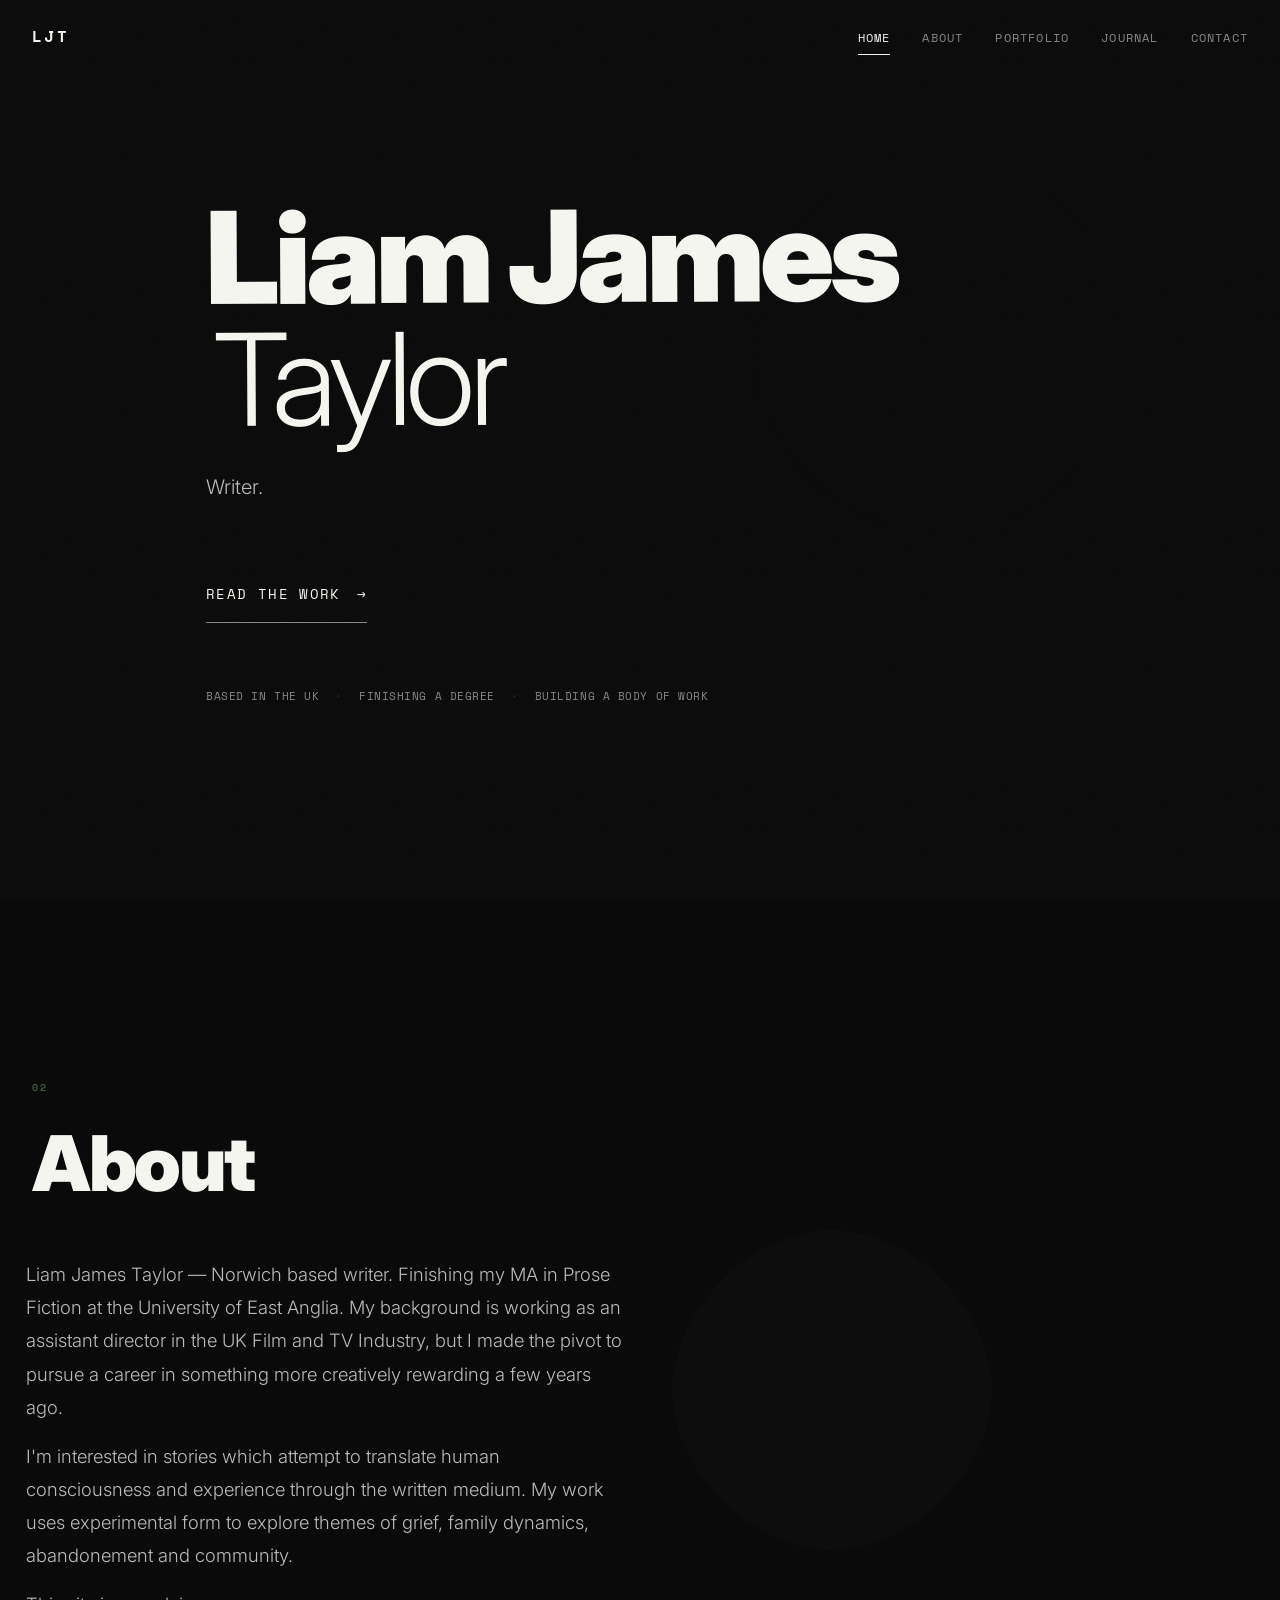
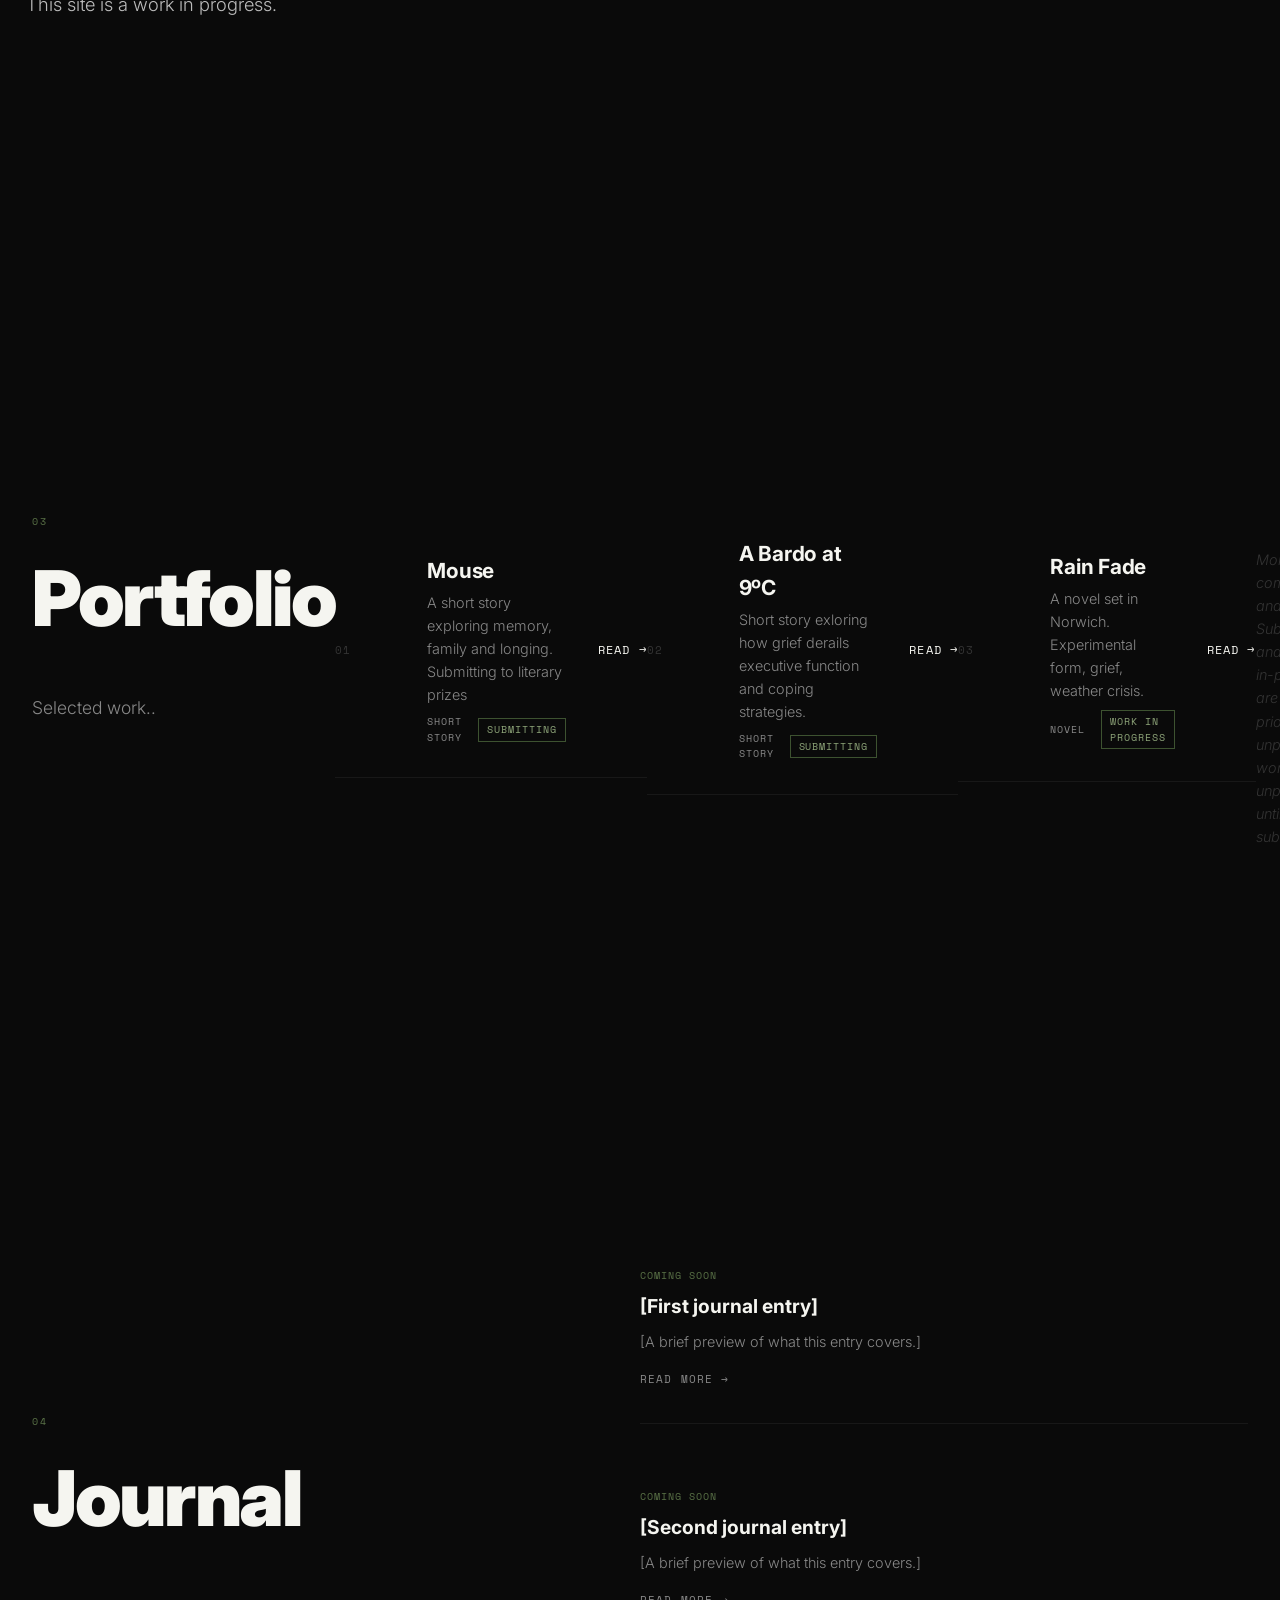
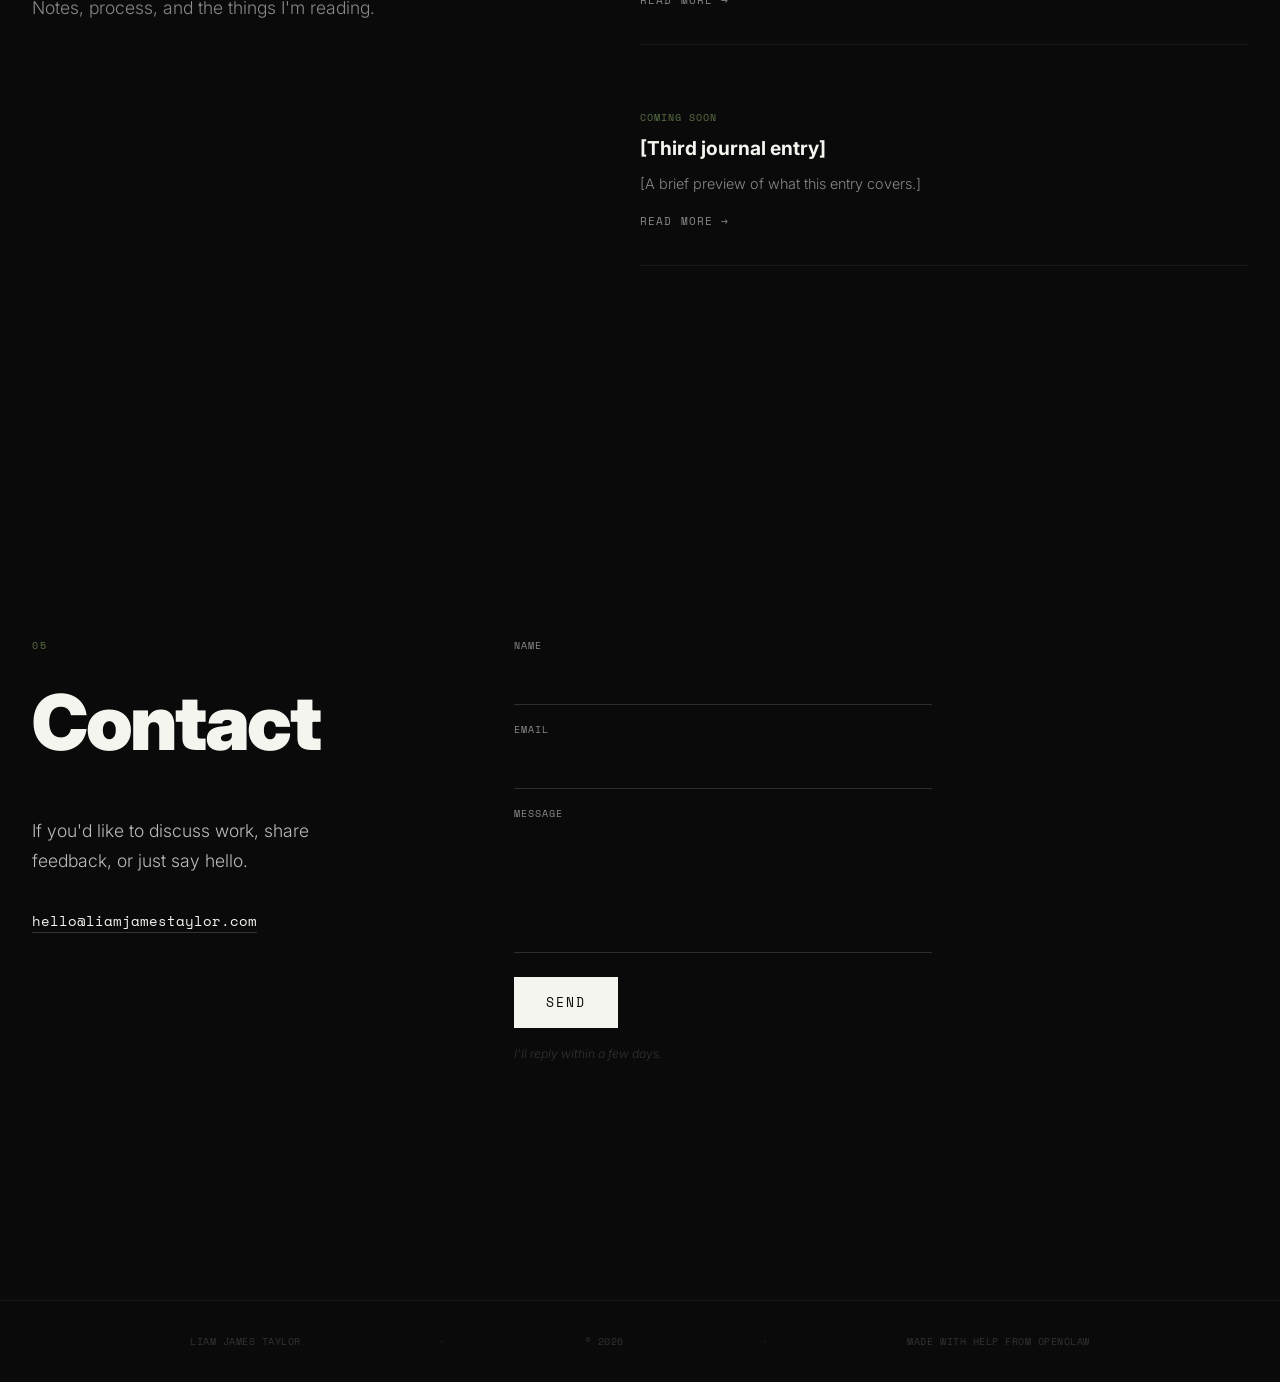
==== commit cb990c2c: "Update index.html" ====
--- a/index.html
+++ b/index.html
@@ -4,7 +4,7 @@
   <meta charset="UTF-8">
   <meta name="viewport" content="width=device-width, initial-scale=1.0">
   <title>Liam James Taylor — Writer</title>
-  <meta name="description" content="Liam James Taylor. Writer. Working through the world one sentence at a time.">
+  <meta name="description" content="Liam James Taylor. Writer.">
 
   <!-- Anti-crawling / anti-AI signals -->
   <meta name="robots" content="noai,nosnippet,noimageindex">
@@ -71,8 +71,7 @@
             <span class="hero-line">Taylor</span>
           </h1>
           <p class="hero-subtitle" data-content="hero_subtitle">
-            Writer. Student. Someone trying to turn the noise in his head
-            into something that sounds like a sentence.
+            Writer.
           </p>
           <a href="#portfolio" class="hero-cta" data-section="portfolio">
             <span class="cta-text">Read the work</span>
@@ -129,20 +128,6 @@
               This site is a work in progress.
             </p>
           </div>
-          <div class="about-stats">
-            <div class="stat">
-              <span class="stat-number" data-content="stat_years">—</span>
-              <span class="stat-label">Years writing</span>
-            </div>
-            <div class="stat">
-              <span class="stat-number" data-content="stat_pieces">—</span>
-              <span class="stat-label">Pieces written</span>
-            </div>
-            <div class="stat">
-              <span class="stat-number" data-content="stat_submissions">—</span>
-              <span class="stat-label">Submissions</span>
-            </div>
-          </div>
         </div>
         <div class="about-organic">
           <svg viewBox="0 0 500 500" xmlns="http://www.w3.org/2000/svg" class="about-organic-svg">
